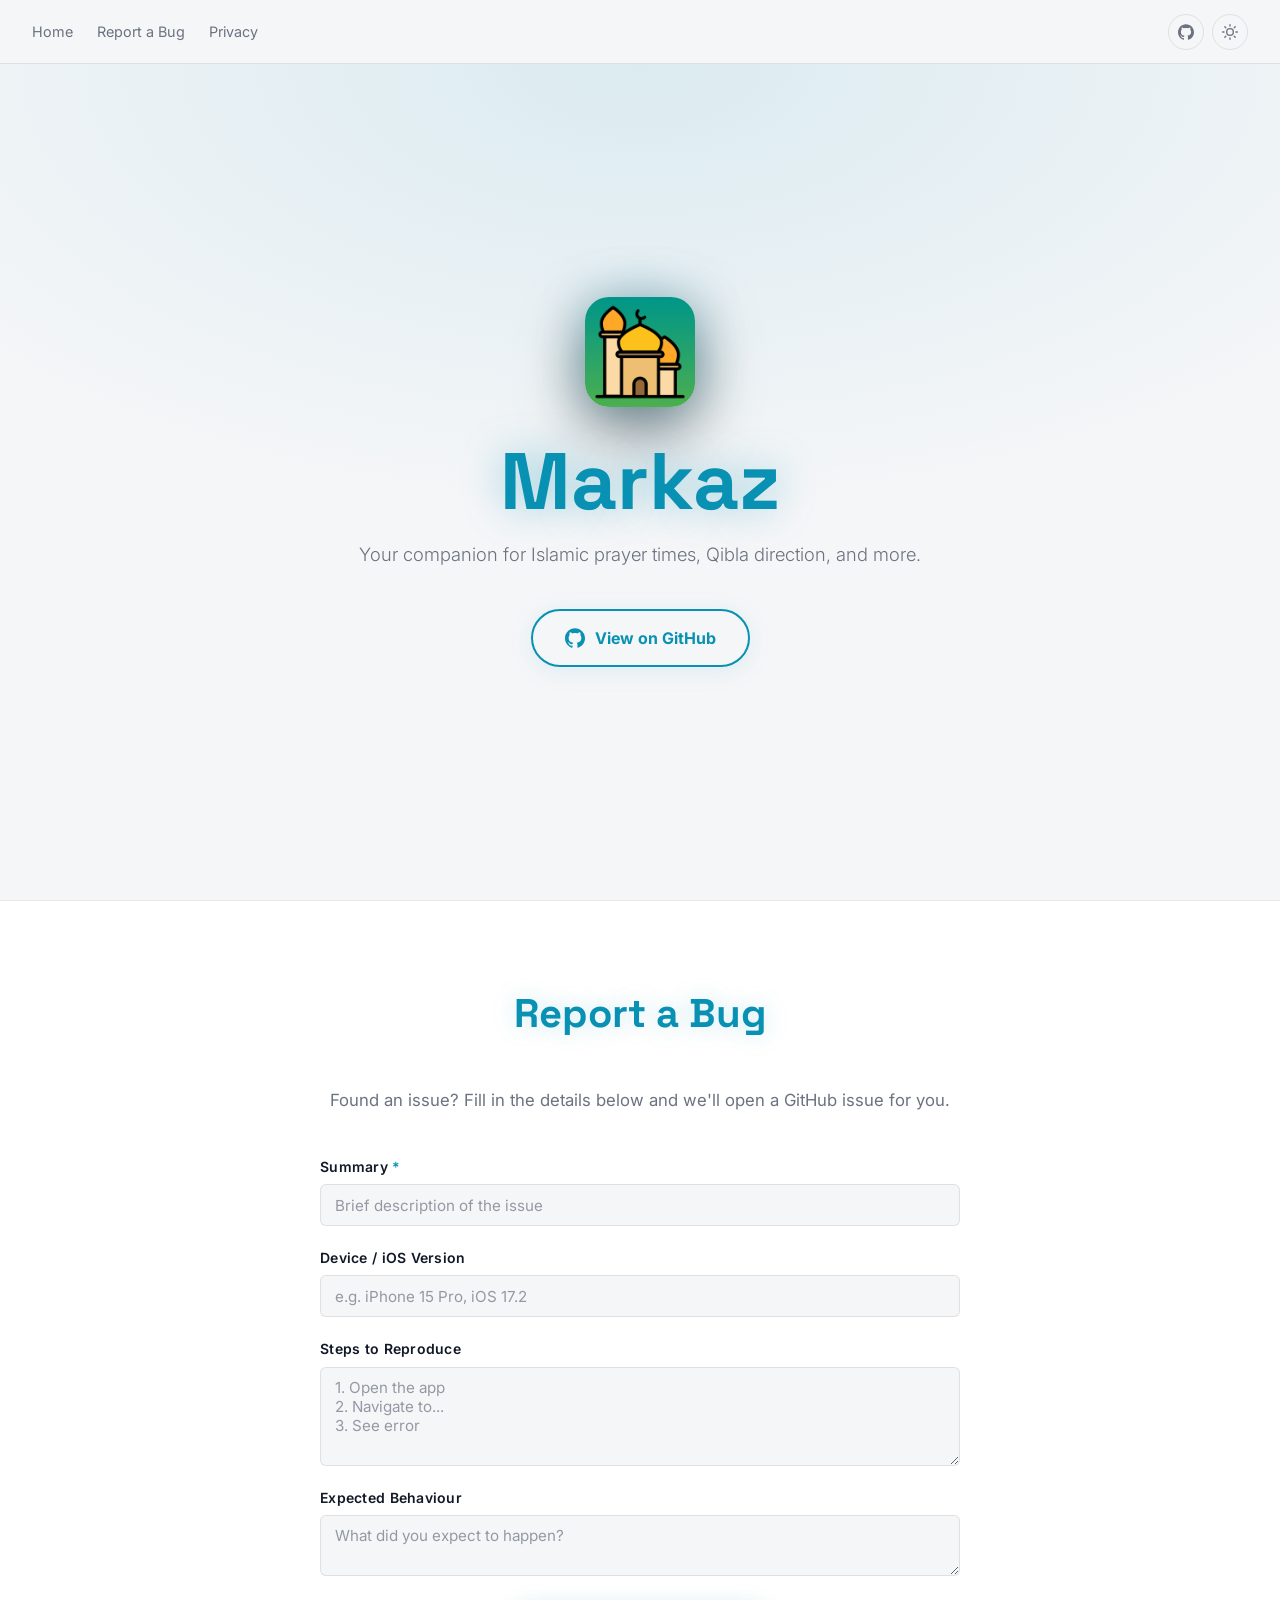
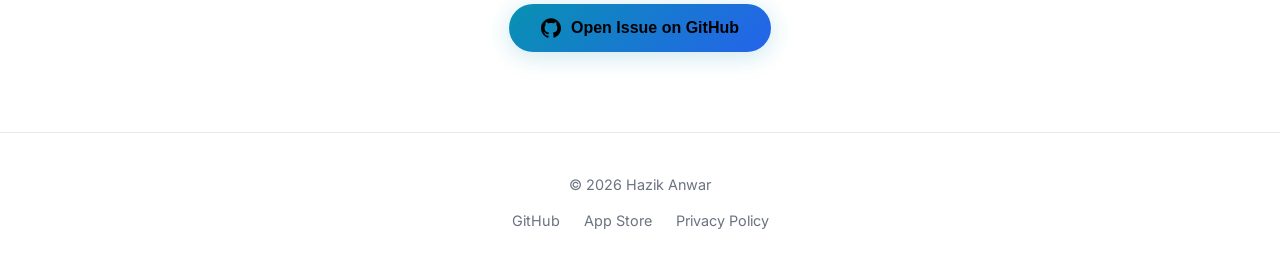
==== index.html @ 195a8fa4 "initial commit" ====
<!DOCTYPE html>
<html lang="en">

<head>
    <meta charset="UTF-8" />
    <meta name="viewport" content="width=device-width, initial-scale=1.0" />
    <title>Markaz — Islamic Prayer Times & Qibla</title>
    <meta name="description"
        content="A beautiful Islamic app for prayer times, Qibla direction, and more. Available free on the App Store." />
    <meta name="theme-color" content="#00ffe1" />
    <!-- Open Graph -->
    <meta property="og:title" content="Markaz" />
    <meta property="og:description" content="A beautiful Islamic app for prayer times, Qibla direction, and more." />
    <meta property="og:image" content="https://hazanwar.github.io/markaz/assets/logo.webp" />
    <meta property="og:url" content="https://hazanwar.github.io/markaz/" />
    <meta property="og:type" content="website" />
    <!-- Icon -->
    <link rel="icon" href="assets/logo.webp" type="image/png" />
    <!-- Fonts -->
    <link rel="preconnect" href="https://fonts.googleapis.com" />
    <link rel="preconnect" href="https://fonts.gstatic.com" crossorigin />
    <link
        href="https://fonts.googleapis.com/css2?family=Space+Grotesk:wght@400;500;600;700&family=Inter:wght@300;400;600;700&display=swap"
        rel="stylesheet" />
    <link rel="stylesheet" href="style.css" />
    <script>
        // Apply theme before paint to prevent flash
        (function () {
            var saved = localStorage.getItem('theme');
            var prefer = window.matchMedia('(prefers-color-scheme: light)').matches ? 'light' : 'dark';
            document.documentElement.setAttribute('data-theme', saved || prefer);
        })();
    </script>
</head>

<body>

    <!-- ========== NAV ========== -->
    <nav class="nav">
        <div class="nav-links" id="navLinks">
            <a href="https://hazanwar.github.io/">Home</a>
            <a href="#report">Report a Bug</a>
            <a href="privacy.html">Privacy</a>
        </div>
        <div class="nav-social">
            <a href="https://github.com/HazAnwar/markaz-app" class="nav-social-link" target="_blank"
                rel="noopener noreferrer" aria-label="GitHub repository">
                <svg viewBox="0 0 24 24" aria-hidden="true">
                    <path
                        d="M12 .297c-6.63 0-12 5.373-12 12 0 5.303 3.438 9.8 8.205 11.385.6.113.82-.258.82-.577 0-.285-.01-1.04-.015-2.04-3.338.724-4.042-1.61-4.042-1.61C4.422 18.07 3.633 17.7 3.633 17.7c-1.087-.744.084-.729.084-.729 1.205.084 1.838 1.236 1.838 1.236 1.07 1.835 2.809 1.305 3.495.998.108-.776.417-1.305.76-1.605-2.665-.3-5.466-1.332-5.466-5.93 0-1.31.465-2.38 1.235-3.22-.135-.303-.54-1.523.105-3.176 0 0 1.005-.322 3.3 1.23.96-.267 1.98-.399 3-.405 1.02.006 2.04.138 3 .405 2.28-1.552 3.285-1.23 3.285-1.23.645 1.653.24 2.873.12 3.176.765.84 1.23 1.91 1.23 3.22 0 4.61-2.805 5.625-5.475 5.92.42.36.81 1.096.81 2.22 0 1.606-.015 2.896-.015 3.286 0 .315.21.69.825.57C20.565 22.092 24 17.592 24 12.297c0-6.627-5.373-12-12-12" />
                </svg>
            </a>
            <button class="theme-toggle" id="themeToggle" aria-label="Toggle colour theme">
                <svg class="icon-moon" viewBox="0 0 24 24" aria-hidden="true">
                    <path d="M21 12.79A9 9 0 1 1 11.21 3 7 7 0 0 0 21 12.79z" />
                </svg>
                <svg class="icon-sun" viewBox="0 0 24 24" aria-hidden="true">
                    <circle cx="12" cy="12" r="5" />
                    <line x1="12" y1="1" x2="12" y2="3" />
                    <line x1="12" y1="21" x2="12" y2="23" />
                    <line x1="4.22" y1="4.22" x2="5.64" y2="5.64" />
                    <line x1="18.36" y1="18.36" x2="19.78" y2="19.78" />
                    <line x1="1" y1="12" x2="3" y2="12" />
                    <line x1="21" y1="12" x2="23" y2="12" />
                    <line x1="4.22" y1="19.78" x2="5.64" y2="18.36" />
                    <line x1="18.36" y1="5.64" x2="19.78" y2="4.22" />
                </svg>
            </button>
        </div>
        <button class="nav-hamburger" id="menuBtn" aria-label="Toggle navigation" aria-expanded="false"
            aria-controls="navLinks">
            <span></span><span></span><span></span>
        </button>
    </nav>

    <main>

        <!-- ========== HERO ========== -->
        <section class="hero">
            <div class="hero-content">
                <img src="assets/logo.webp" alt="Markaz app icon" class="hero-icon" />
                <h1>Markaz</h1>
                <p class="hero-subtitle">Your companion for Islamic prayer times, Qibla direction, and more.</p>
                <div class="hero-actions">

                    <a href="https://github.com/HazAnwar/markaz-app/releases/latest" class="cta-button cta-secondary"
                        target="_blank" rel="noopener noreferrer">
                        <!-- GitHub icon -->
                        <svg viewBox="0 0 24 24" aria-hidden="true">
                            <path
                                d="M12 .297c-6.63 0-12 5.373-12 12 0 5.303 3.438 9.8 8.205 11.385.6.113.82-.258.82-.577 0-.285-.01-1.04-.015-2.04-3.338.724-4.042-1.61-4.042-1.61C4.422 18.07 3.633 17.7 3.633 17.7c-1.087-.744.084-.729.084-.729 1.205.084 1.838 1.236 1.838 1.236 1.07 1.835 2.809 1.305 3.495.998.108-.776.417-1.305.76-1.605-2.665-.3-5.466-1.332-5.466-5.93 0-1.31.465-2.38 1.235-3.22-.135-.303-.54-1.523.105-3.176 0 0 1.005-.322 3.3 1.23.96-.267 1.98-.399 3-.405 1.02.006 2.04.138 3 .405 2.28-1.552 3.285-1.23 3.285-1.23.645 1.653.24 2.873.12 3.176.765.84 1.23 1.91 1.23 3.22 0 4.61-2.805 5.625-5.475 5.92.42.36.81 1.096.81 2.22 0 1.606-.015 2.896-.015 3.286 0 .315.21.69.825.57C20.565 22.092 24 17.592 24 12.297c0-6.627-5.373-12-12-12" />
                        </svg>
                        View on GitHub
                    </a>
                </div>
            </div>
        </section>


        <!-- ========== BUG REPORT ========== -->
        <section class="bug-report" id="report">
            <div class="container">
                <h2 class="section-title">Report a Bug</h2>
                <p class="section-lead">Found an issue? Fill in the details below and we'll open a GitHub issue for you.
                </p>
                <form class="bug-form" id="bugForm" novalidate>
                    <div class="form-group">
                        <label for="bugTitle">Summary <span aria-hidden="true">*</span></label>
                        <input type="text" id="bugTitle" placeholder="Brief description of the issue" required />
                    </div>
                    <div class="form-group">
                        <label for="bugDevice">Device / iOS Version</label>
                        <input type="text" id="bugDevice" placeholder="e.g. iPhone 15 Pro, iOS 17.2" />
                    </div>
                    <div class="form-group">
                        <label for="bugSteps">Steps to Reproduce</label>
                        <textarea id="bugSteps" rows="4"
                            placeholder="1. Open the app&#10;2. Navigate to...&#10;3. See error"></textarea>
                    </div>
                    <div class="form-group">
                        <label for="bugExpected">Expected Behaviour</label>
                        <textarea id="bugExpected" rows="2" placeholder="What did you expect to happen?"></textarea>
                    </div>
                    <div class="form-error" id="bugError" role="alert" hidden>Please enter a summary before submitting.
                    </div>
                    <button type="submit" class="cta-button">
                        <svg viewBox="0 0 24 24" aria-hidden="true">
                            <path
                                d="M12 .297c-6.63 0-12 5.373-12 12 0 5.303 3.438 9.8 8.205 11.385.6.113.82-.258.82-.577 0-.285-.01-1.04-.015-2.04-3.338.724-4.042-1.61-4.042-1.61C4.422 18.07 3.633 17.7 3.633 17.7c-1.087-.744.084-.729.084-.729 1.205.084 1.838 1.236 1.838 1.236 1.07 1.835 2.809 1.305 3.495.998.108-.776.417-1.305.76-1.605-2.665-.3-5.466-1.332-5.466-5.93 0-1.31.465-2.38 1.235-3.22-.135-.303-.54-1.523.105-3.176 0 0 1.005-.322 3.3 1.23.96-.267 1.98-.399 3-.405 1.02.006 2.04.138 3 .405 2.28-1.552 3.285-1.23 3.285-1.23.645 1.653.24 2.873.12 3.176.765.84 1.23 1.91 1.23 3.22 0 4.61-2.805 5.625-5.475 5.92.42.36.81 1.096.81 2.22 0 1.606-.015 2.896-.015 3.286 0 .315.21.69.825.57C20.565 22.092 24 17.592 24 12.297c0-6.627-5.373-12-12-12" />
                        </svg>
                        Open Issue on GitHub
                    </button>
                </form>
            </div>
        </section>

    </main>

    <!-- ========== FOOTER ========== -->
    <footer>
        <div class="container">
            <p>&copy; 2026 Hazik Anwar</p>
            <nav aria-label="Footer links">
                <a href="https://github.com/HazAnwar" target="_blank" rel="noopener noreferrer">GitHub</a>
                <a href="https://apps.apple.com/app/markaz" target="_blank"
                    rel="noopener noreferrer">App Store</a>
                <a href="privacy.html">Privacy Policy</a>
            </nav>
        </div>
    </footer>

    <script>
        // Theme toggle
        const themeToggle = document.getElementById('themeToggle');
        themeToggle.addEventListener('click', () => {
            const next = document.documentElement.getAttribute('data-theme') === 'light' ? 'dark' : 'light';
            document.documentElement.setAttribute('data-theme', next);
            localStorage.setItem('theme', next);
        });

        // Mobile nav toggle
        const menuBtn = document.getElementById('menuBtn');
        const navLinks = document.getElementById('navLinks');
        menuBtn.addEventListener('click', () => {
            const open = navLinks.classList.toggle('open');
            menuBtn.setAttribute('aria-expanded', open);
        });


        // Bug report form → open pre-filled GitHub issue
        document.getElementById('bugForm').addEventListener('submit', (e) => {
            e.preventDefault();
            const title = document.getElementById('bugTitle').value.trim();
            const errorEl = document.getElementById('bugError');
            if (!title) {
                errorEl.hidden = false;
                document.getElementById('bugTitle').focus();
                return;
            }
            errorEl.hidden = true;

            const device = document.getElementById('bugDevice').value.trim();
            const steps = document.getElementById('bugSteps').value.trim();
            const expected = document.getElementById('bugExpected').value.trim();

            let body = '';
            if (device) body += `**Device / iOS Version:** ${device}\n\n`;
            if (steps) body += `**Steps to Reproduce:**\n${steps}\n\n`;
            if (expected) body += `**Expected Behaviour:**\n${expected}\n`;

            const url = new URL('https://github.com/HazAnwar/markaz-app/issues/new');
            url.searchParams.set('title', title);
            if (body) url.searchParams.set('body', body);
            url.searchParams.set('labels', 'bug');

            window.open(url.toString(), '_blank', 'noopener,noreferrer');
        });

        // Hide error on input
        document.getElementById('bugTitle').addEventListener('input', () => {
            document.getElementById('bugError').hidden = true;
        });
    </script>
</body>

</html>
---- style.css ----
/* ============================================================
   SHARED DESIGN SYSTEM — Markaz
   ============================================================ */

@import url("https://fonts.googleapis.com/css2?family=Space+Grotesk:wght@400;500;600;700&family=Inter:wght@300;400;600;700&display=swap");

/* === Tokens (dark — default) === */
:root {
  --bg: #0a0a0a;
  --surface: #141414;
  --surface-2: #1e1e1e;
  --border: rgba(255, 255, 255, 0.07);
  --nav-bg: rgba(10, 10, 10, 0.88);
  --accent: #00ffe1;
  --accent-rgb: 0, 255, 225;
  --blue: #3b82f6;
  --text: #f0f0f0;
  --text-muted: #888;
  --text-hover: #ffffff;
  --radius: 12px;
  --radius-lg: 20px;
  --nav-h: 64px;
  --max-w: 1100px;
  --t: 0.2s ease;
}

/* === Tokens (light) === */
[data-theme="light"] {
  --bg: #f5f6f8;
  --surface: #ffffff;
  --surface-2: #eef0f3;
  --border: rgba(0, 0, 0, 0.09);
  --nav-bg: rgba(245, 246, 248, 0.92);
  --accent: #0891b2;
  --accent-rgb: 8, 145, 178;
  --blue: #2563eb;
  --text: #111827;
  --text-muted: #6b7280;
  --text-hover: #000000;
}

/* === Reset === */
*,
*::before,
*::after {
  box-sizing: border-box;
  margin: 0;
  padding: 0;
}
html {
  scroll-behavior: smooth;
}
body {
  background: var(--bg);
  color: var(--text);
  font-family: "Inter", system-ui, sans-serif;
  line-height: 1.65;
  -webkit-font-smoothing: antialiased;
}
img {
  max-width: 100%;
  display: block;
}
a {
  color: var(--accent);
  text-decoration: none;
  transition: color var(--t);
}
a:hover {
  color: var(--text-hover);
}

/* === Nav === */
.nav {
  position: sticky;
  top: 0;
  z-index: 100;
  height: var(--nav-h);
  background: var(--nav-bg);
  backdrop-filter: blur(20px);
  -webkit-backdrop-filter: blur(20px);
  border-bottom: 1px solid var(--border);
  display: flex;
  align-items: center;
  justify-content: space-between;
  padding: 0 2rem;
  gap: 1rem;
}
.nav-links {
  display: flex;
  align-items: center;
  gap: 1.5rem;
  font-size: 0.9rem;
}
.nav-links a {
  color: var(--text-muted);
  transition: color var(--t);
}
.nav-links a:hover {
  color: var(--text);
}
.nav-hamburger {
  display: none;
  flex-direction: column;
  gap: 5px;
  background: none;
  border: none;
  cursor: pointer;
  padding: 6px;
}
.nav-hamburger span {
  display: block;
  width: 22px;
  height: 2px;
  background: var(--text-muted);
  border-radius: 2px;
  transition: var(--t);
}

/* === Nav Social Icons === */
.nav-social {
  display: flex;
  align-items: center;
  gap: 0.5rem;
}
.nav-social-link {
  display: inline-flex;
  align-items: center;
  justify-content: center;
  width: 36px;
  height: 36px;
  border-radius: 50%;
  border: 1px solid var(--border);
  color: var(--text-muted);
  transition:
    border-color var(--t),
    color var(--t);
}
.nav-social-link:hover {
  border-color: var(--accent);
  color: var(--accent);
}
.nav-social-link svg {
  width: 16px;
  height: 16px;
  fill: currentColor;
}

/* === Theme Toggle === */
.theme-toggle {
  background: none;
  border: 1px solid var(--border);
  color: var(--text-muted);
  width: 36px;
  height: 36px;
  border-radius: 50%;
  cursor: pointer;
  display: flex;
  align-items: center;
  justify-content: center;
  flex-shrink: 0;
  transition:
    border-color var(--t),
    color var(--t),
    background var(--t);
}
.theme-toggle:hover {
  border-color: var(--accent);
  color: var(--accent);
}
.theme-toggle svg {
  width: 16px;
  height: 16px;
  fill: none;
  stroke: currentColor;
  stroke-width: 2;
  stroke-linecap: round;
  stroke-linejoin: round;
}
.icon-moon {
  display: block;
}
.icon-sun {
  display: none;
}
[data-theme="light"] .icon-moon {
  display: none;
}
[data-theme="light"] .icon-sun {
  display: block;
}

/* === Hero === */
.hero {
  min-height: calc(100vh - var(--nav-h));
  display: flex;
  align-items: center;
  justify-content: center;
  text-align: center;
  padding: 5rem 2rem;
  position: relative;
  overflow: hidden;
}
.hero::before {
  content: "";
  position: absolute;
  inset: 0;
  background: radial-gradient(
    ellipse 70% 55% at 50% 0%,
    rgba(var(--accent-rgb), 0.11),
    transparent
  );
  pointer-events: none;
}
.hero-content {
  max-width: 620px;
  position: relative;
  z-index: 1;
}
.hero-icon {
  width: 110px;
  height: 110px;
  border-radius: 24px;
  margin: 0 auto 2rem;
  box-shadow:
    0 0 50px rgba(var(--accent-rgb), 0.28),
    0 20px 60px rgba(0, 0, 0, 0.5);
}
.hero h1 {
  font-family: "Space Grotesk", sans-serif;
  font-weight: 700;
  font-size: clamp(2.8rem, 9vw, 5rem);
  color: var(--accent);
  line-height: 1.05;
  text-shadow: 0 0 40px rgba(var(--accent-rgb), 0.4);
  margin-bottom: 1rem;
}
.hero-subtitle {
  font-size: 1.15rem;
  color: var(--text-muted);
  margin-bottom: 2.5rem;
  font-weight: 300;
}
.hero-actions {
  display: flex;
  flex-direction: column;
  align-items: center;
  gap: 1rem;
}

/* === CTA Button === */
.cta-button {
  display: inline-flex;
  align-items: center;
  gap: 0.625rem;
  background: linear-gradient(135deg, var(--accent) 0%, var(--blue) 100%);
  color: #000;
  font-weight: 700;
  font-size: 1rem;
  padding: 0.875rem 2rem;
  border-radius: 50px;
  border: none;
  cursor: pointer;
  transition:
    transform var(--t),
    box-shadow var(--t);
  box-shadow: 0 4px 24px rgba(var(--accent-rgb), 0.22);
}
.cta-button:hover {
  transform: translateY(-2px);
  box-shadow: 0 8px 36px rgba(var(--accent-rgb), 0.42);
  color: #000;
}
.cta-button svg {
  width: 20px;
  height: 20px;
  fill: currentColor;
  flex-shrink: 0;
}
.cta-button.cta-secondary {
  background: transparent;
  border: 2px solid var(--accent);
  color: var(--accent);
  box-shadow: 0 4px 24px rgba(var(--accent-rgb), 0.1);
}
.cta-button.cta-secondary:hover {
  background: rgba(var(--accent-rgb), 0.1);
  color: var(--accent);
  box-shadow: 0 8px 36px rgba(var(--accent-rgb), 0.22);
}

/* === Sections === */
section {
  padding: 5rem 2rem;
}
.container {
  max-width: var(--max-w);
  margin: 0 auto;
}
.section-title {
  font-family: "Space Grotesk", sans-serif;
  font-weight: 700;
  font-size: clamp(1.75rem, 4vw, 2.5rem);
  color: var(--accent);
  text-align: center;
  margin-bottom: 3rem;
  text-shadow: 0 0 24px rgba(var(--accent-rgb), 0.22);
}
.section-lead {
  text-align: center;
  color: var(--text-muted);
  margin-top: -0.5rem;
  margin-bottom: 2.5rem;
  font-size: 1.05rem;
}

/* === Bug Report === */
.bug-report {
  background: var(--surface);
  border-top: 1px solid var(--border);
}
.bug-form {
  max-width: 640px;
  margin: 0 auto;
  display: flex;
  flex-direction: column;
  align-items: stretch;
  gap: 1.25rem;
}
.form-group {
  display: flex;
  flex-direction: column;
  gap: 0.4rem;
}
.form-group label {
  font-size: 0.875rem;
  font-weight: 600;
  color: var(--text);
  letter-spacing: 0.02em;
}
.form-group label span {
  color: var(--accent);
}
.form-group input,
.form-group textarea {
  background: var(--bg);
  border: 1px solid var(--border);
  border-radius: calc(var(--radius) / 2);
  color: var(--text);
  font-family: "Inter", sans-serif;
  font-size: 0.95rem;
  padding: 0.65rem 0.9rem;
  transition:
    border-color var(--t),
    box-shadow var(--t);
  resize: vertical;
  outline: none;
}
.form-group input::placeholder,
.form-group textarea::placeholder {
  color: var(--text-muted);
  opacity: 0.7;
}
.form-group input:focus,
.form-group textarea:focus {
  border-color: var(--accent);
  box-shadow: 0 0 0 3px rgba(var(--accent-rgb), 0.15);
}
.form-error {
  color: #f87171;
  font-size: 0.875rem;
  margin-top: -0.5rem;
}
.bug-form .cta-button {
  align-self: center;
  margin-top: 0.5rem;
}

/* === Privacy page === */
.prose {
  max-width: 700px;
  margin: 0 auto;
}
.prose p {
  color: var(--text-muted);
  margin-bottom: 1.5rem;
  line-height: 1.8;
}
.prose h1 {
  font-family: "Space Grotesk", sans-serif;
  font-weight: 700;
  color: var(--accent);
  font-size: clamp(2rem, 6vw, 3rem);
  text-shadow: 0 0 30px rgba(var(--accent-rgb), 0.35);
  margin-bottom: 0.5rem;
}
.prose .back-link {
  display: inline-flex;
  align-items: center;
  gap: 0.5rem;
  margin-bottom: 2.5rem;
  color: var(--text-muted);
  font-size: 0.9rem;
}
.prose .back-link:hover {
  color: var(--accent);
}

/* === Footer === */
footer {
  background: var(--surface);
  border-top: 1px solid var(--border);
  padding: 2.5rem 2rem;
  text-align: center;
  color: var(--text-muted);
  font-size: 0.9rem;
}
footer nav {
  display: flex;
  justify-content: center;
  gap: 1.5rem;
  margin-top: 0.75rem;
  flex-wrap: wrap;
}
footer a {
  color: var(--text-muted);
  transition: color var(--t);
}
footer a:hover {
  color: var(--accent);
}

/* === Responsive === */
@media (max-width: 768px) {
  .nav {
    padding: 0 1.25rem;
  }
  .nav-links {
    display: none;
    flex-direction: column;
    position: absolute;
    top: var(--nav-h);
    left: 0;
    right: 0;
    background: var(--nav-bg);
    backdrop-filter: blur(20px);
    -webkit-backdrop-filter: blur(20px);
    border-bottom: 1px solid var(--border);
    padding: 1rem 1.25rem;
    gap: 1rem;
    font-size: 1rem;
  }
  .nav-links.open {
    display: flex;
  }
  .nav-hamburger {
    display: flex;
  }
  section {
    padding: 3.5rem 1.25rem;
  }
  .hero {
    padding: 3.5rem 1.25rem;
    min-height: auto;
  }
  .hero-icon {
    width: 88px;
    height: 88px;
    border-radius: 20px;
  }
}
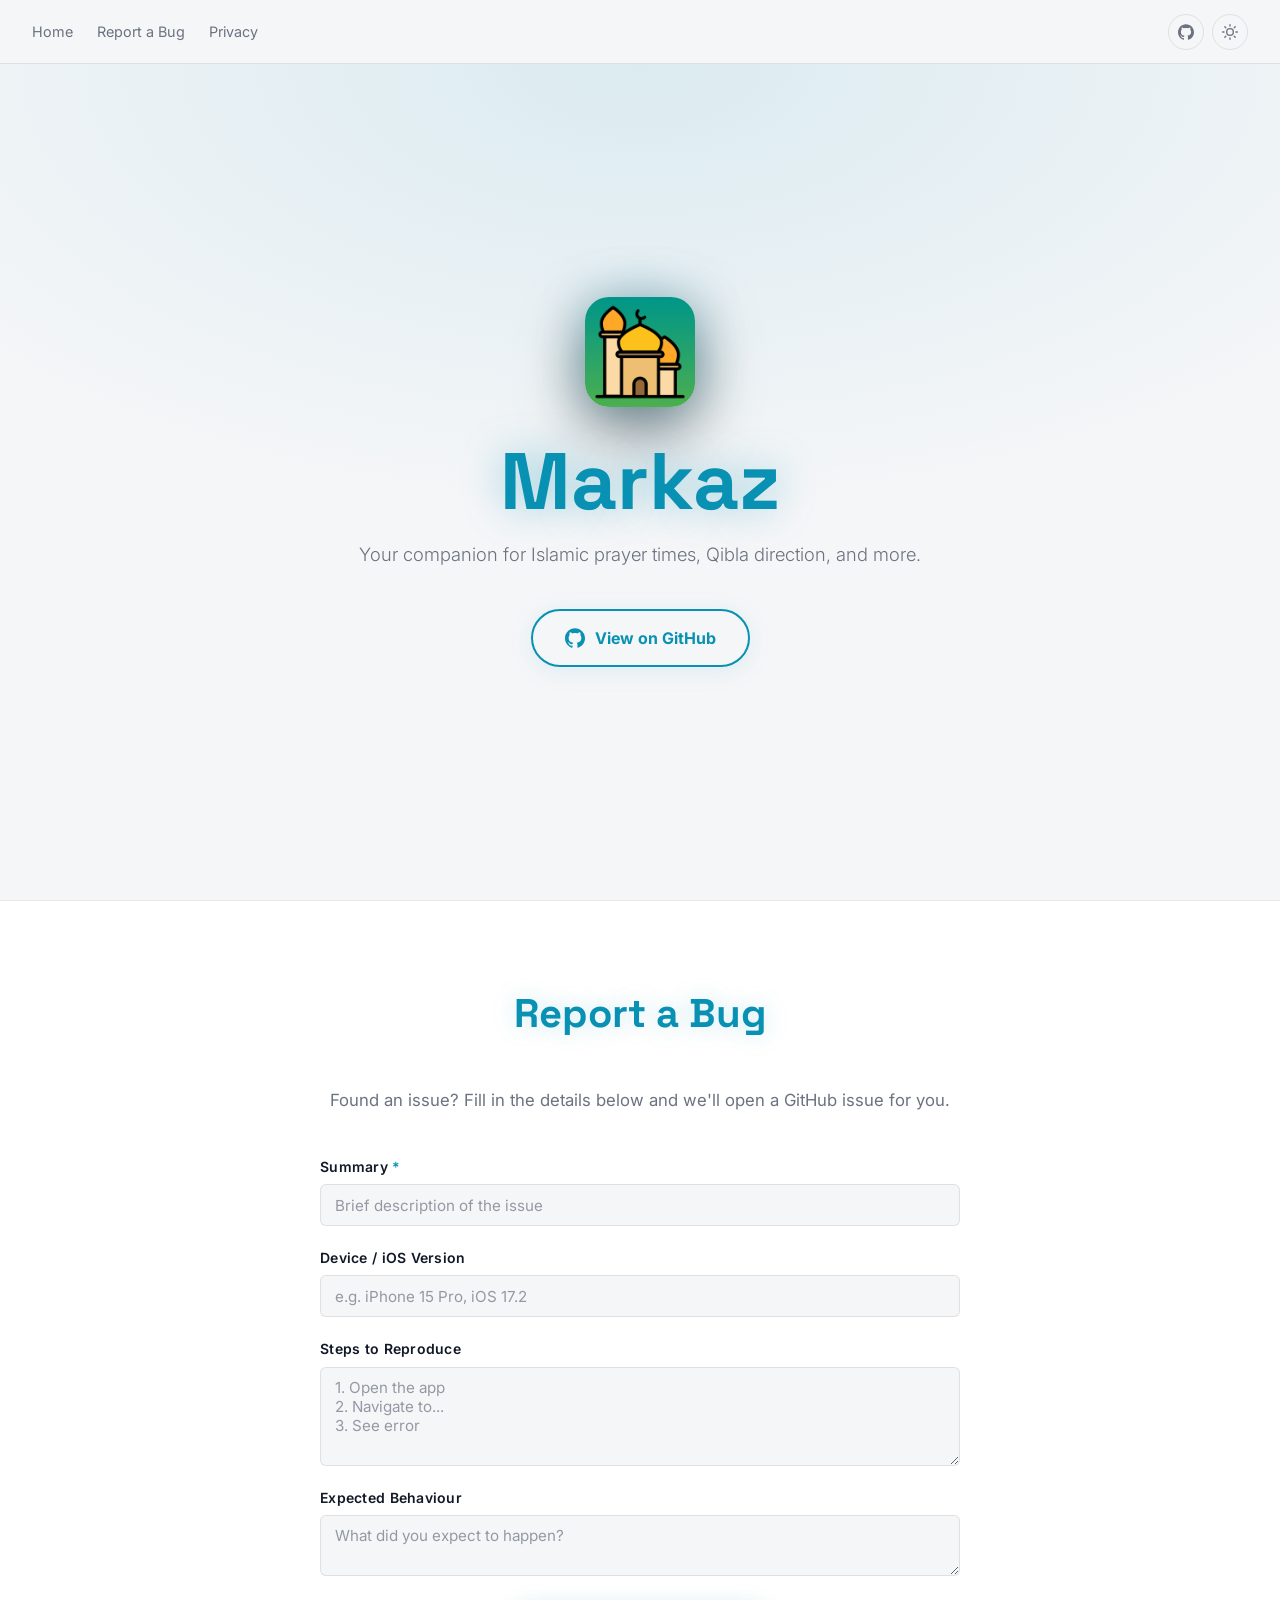
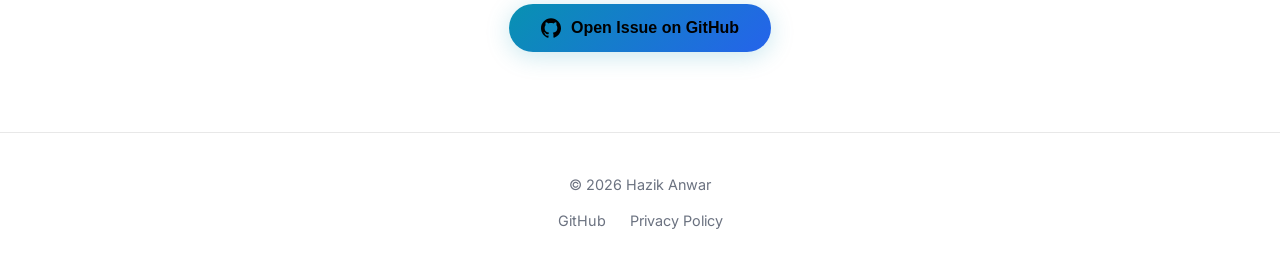
==== commit 8f50ff51: "update docs" ====
--- a/index.html
+++ b/index.html
@@ -6,7 +6,7 @@
     <meta name="viewport" content="width=device-width, initial-scale=1.0" />
     <title>Markaz — Islamic Prayer Times & Qibla</title>
     <meta name="description"
-        content="A beautiful Islamic app for prayer times, Qibla direction, and more. Available free on the App Store." />
+        content="A beautiful Islamic app for prayer times, Qibla direction, and more." />
     <meta name="theme-color" content="#00ffe1" />
     <!-- Open Graph -->
     <meta property="og:title" content="Markaz" />
@@ -142,8 +142,7 @@
             <p>&copy; 2026 Hazik Anwar</p>
             <nav aria-label="Footer links">
                 <a href="https://github.com/HazAnwar" target="_blank" rel="noopener noreferrer">GitHub</a>
-                <a href="https://apps.apple.com/app/markaz" target="_blank"
-                    rel="noopener noreferrer">App Store</a>
+
                 <a href="privacy.html">Privacy Policy</a>
             </nav>
         </div>
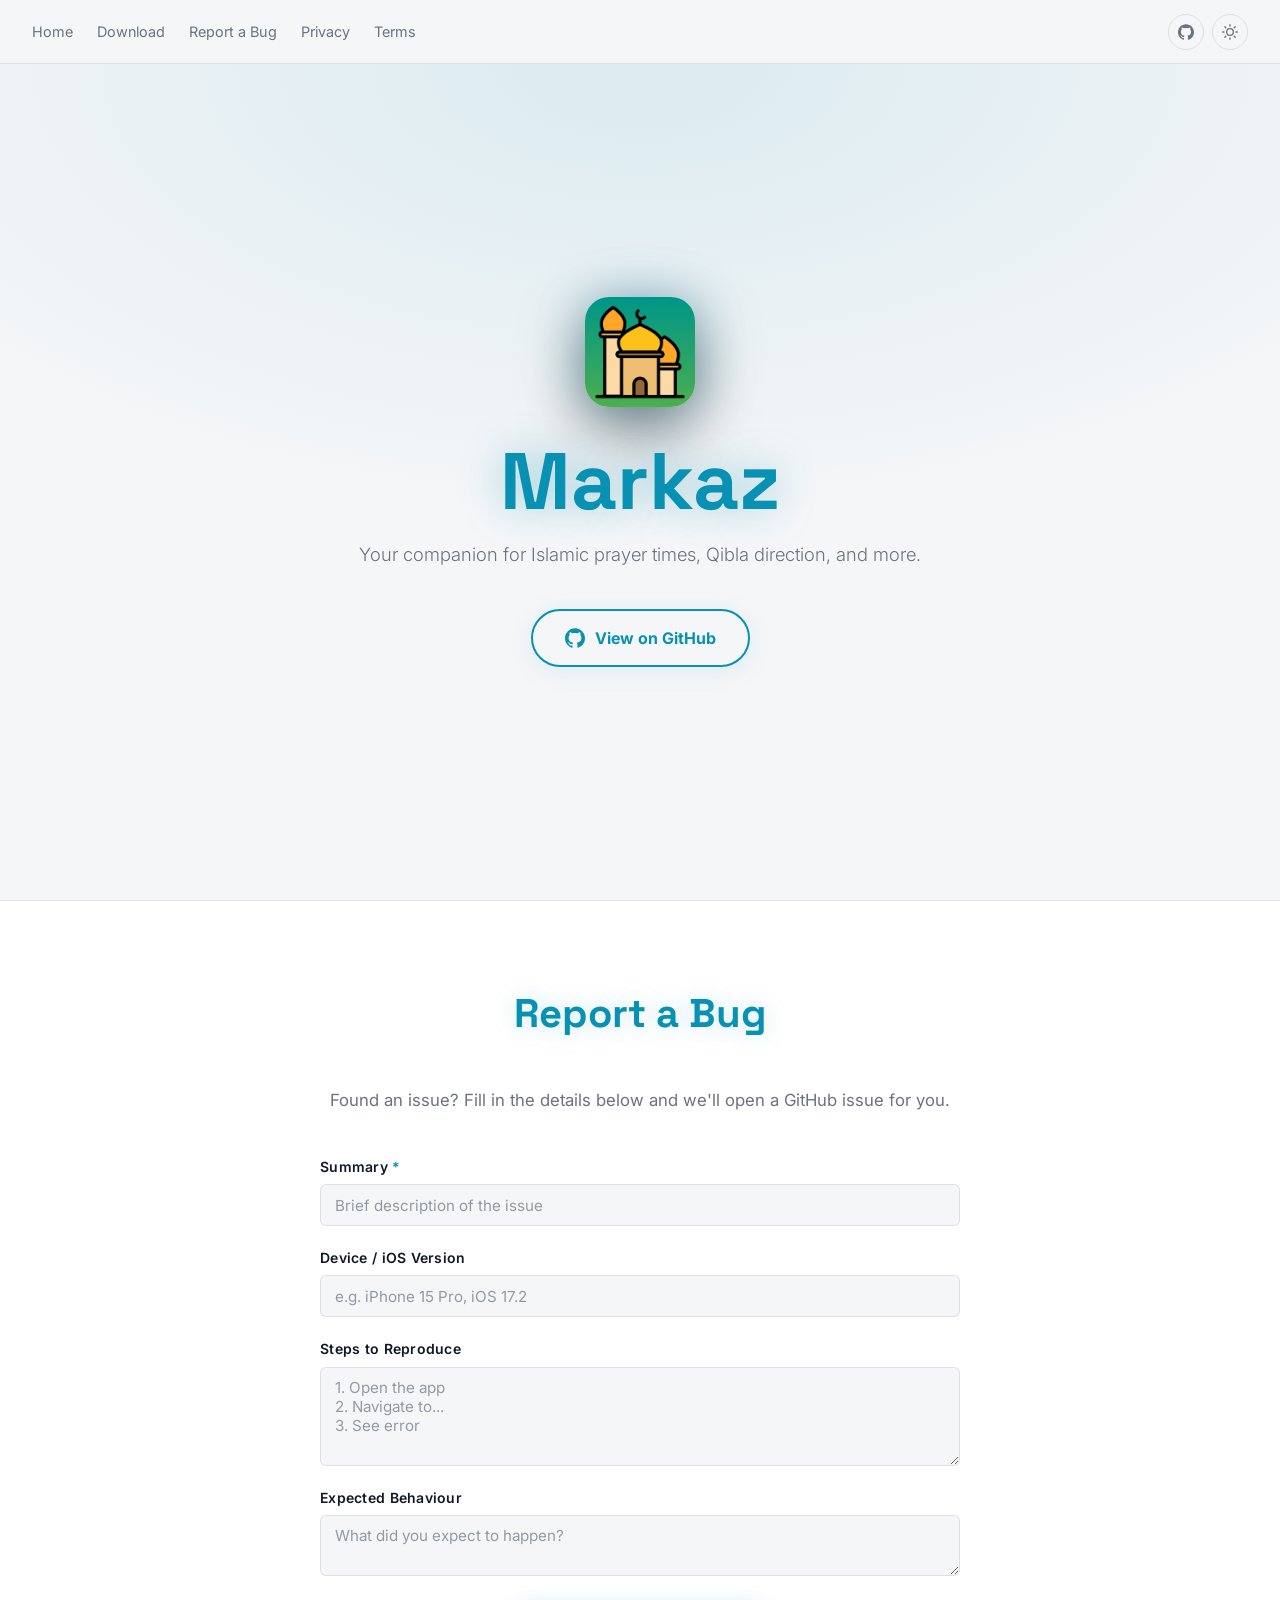
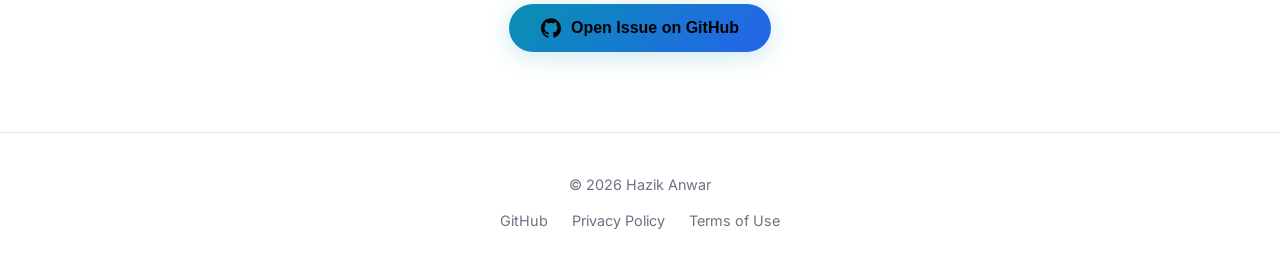
==== commit c2ea2de9: "clean up docs + download page + terms page + previews" ====
--- a/index.html
+++ b/index.html
@@ -39,8 +39,10 @@
     <nav class="nav">
         <div class="nav-links" id="navLinks">
             <a href="https://hazanwar.github.io/">Home</a>
+            <a href="download.html">Download</a>
             <a href="#report">Report a Bug</a>
             <a href="privacy.html">Privacy</a>
+            <a href="terms.html">Terms</a>
         </div>
         <div class="nav-social">
             <a href="https://github.com/HazAnwar/markaz-app" class="nav-social-link" target="_blank"
@@ -144,6 +146,7 @@
                 <a href="https://github.com/HazAnwar" target="_blank" rel="noopener noreferrer">GitHub</a>
 
                 <a href="privacy.html">Privacy Policy</a>
+                <a href="terms.html">Terms of Use</a>
             </nav>
         </div>
     </footer>
--- a/style.css
+++ b/style.css
@@ -394,6 +394,24 @@
   text-shadow: 0 0 30px rgba(var(--accent-rgb), 0.35);
   margin-bottom: 0.5rem;
 }
+.prose h2 {
+  font-family: "Space Grotesk", sans-serif;
+  font-weight: 600;
+  color: var(--text);
+  font-size: 1.2rem;
+  margin-top: 2rem;
+  margin-bottom: 0.5rem;
+}
+.prose h2:first-of-type {
+  margin-top: 1.5rem;
+}
+.prose ul,
+.prose ol {
+  color: var(--text-muted);
+  margin-bottom: 1.5rem;
+  padding-left: 1.25rem;
+  line-height: 1.8;
+}
 .prose .back-link {
   display: inline-flex;
   align-items: center;
@@ -428,6 +446,207 @@
 }
 footer a:hover {
   color: var(--accent);
+}
+
+/* === Download Page === */
+.download-page {
+  display: flex;
+  flex-direction: column;
+  min-height: 100vh;
+}
+.download-page main {
+  flex: 1;
+  display: flex;
+  flex-direction: column;
+}
+.download-section {
+  flex: 1;
+  display: flex;
+  flex-direction: column;
+  align-items: center;
+  justify-content: center;
+  text-align: center;
+  padding: 5rem 2rem;
+  position: relative;
+  overflow: hidden;
+}
+.download-section::before {
+  content: "";
+  position: absolute;
+  inset: 0;
+  background: radial-gradient(
+    ellipse 70% 55% at 50% 0%,
+    rgba(var(--accent-rgb), 0.11),
+    transparent
+  );
+  pointer-events: none;
+}
+.download-section > * {
+  position: relative;
+  z-index: 1;
+}
+.download-hero h1 {
+  font-family: "Space Grotesk", sans-serif;
+  font-weight: 700;
+  font-size: clamp(2rem, 6vw, 3rem);
+  color: var(--accent);
+  text-shadow: 0 0 30px rgba(var(--accent-rgb), 0.35);
+  margin-bottom: 0.5rem;
+}
+.download-hero p {
+  color: var(--text-muted);
+  font-size: 1.05rem;
+  max-width: 600px;
+  margin: 0 auto;
+}
+.download-primary {
+  margin-top: 2.5rem;
+  width: 100%;
+  max-width: 400px;
+  padding: 4px;
+}
+.download-card {
+  background: var(--surface);
+  border: 1px solid var(--border);
+  border-radius: var(--radius-lg);
+  padding: 2rem 1.5rem;
+  text-align: center;
+  transition:
+    border-color var(--t),
+    box-shadow var(--t),
+    transform var(--t);
+}
+.download-card:hover {
+  border-color: var(--accent);
+  box-shadow: 0 4px 24px rgba(var(--accent-rgb), 0.12);
+  transform: translateY(-2px);
+}
+.download-card.detected {
+  border-color: var(--accent);
+  box-shadow: 0 0 30px rgba(var(--accent-rgb), 0.15);
+}
+.download-card .platform-icon {
+  width: 48px;
+  height: 48px;
+  margin: 0 auto 1rem;
+  fill: var(--text);
+  stroke: none;
+}
+.download-card h3 {
+  font-family: "Space Grotesk", sans-serif;
+  font-weight: 600;
+  font-size: 1.15rem;
+  color: var(--text);
+  margin-bottom: 0.35rem;
+}
+.download-card .detected-badge {
+  display: none;
+  font-size: 0.75rem;
+  font-weight: 600;
+  color: var(--accent);
+  margin-bottom: 0.5rem;
+  text-transform: uppercase;
+  letter-spacing: 0.06em;
+}
+.download-card.detected .detected-badge {
+  display: block;
+}
+.download-card .download-subtitle {
+  font-size: 0.8rem;
+  color: var(--text-muted);
+  margin-bottom: 0.25rem;
+}
+.download-actions {
+  display: flex;
+  flex-direction: column;
+  align-items: center;
+  gap: 0.5rem;
+  margin-top: 1rem;
+}
+.download-card .download-btn {
+  display: inline-flex;
+  align-items: center;
+  gap: 0.5rem;
+  padding: 0.6rem 1.5rem;
+  border-radius: 50px;
+  font-weight: 600;
+  font-size: 0.9rem;
+  background: linear-gradient(135deg, var(--accent) 0%, var(--blue) 100%);
+  color: #000;
+  transition:
+    transform var(--t),
+    box-shadow var(--t);
+}
+.download-card .download-btn:hover {
+  transform: translateY(-1px);
+  box-shadow: 0 4px 18px rgba(var(--accent-rgb), 0.3);
+  color: #000;
+}
+.download-card.detected .download-btn {
+  box-shadow: 0 4px 18px rgba(var(--accent-rgb), 0.22);
+}
+.download-link-secondary {
+  font-size: 0.8rem;
+  color: var(--text-muted);
+  transition: color var(--t);
+}
+.download-link-secondary:hover {
+  color: var(--accent);
+}
+.show-all-toggle {
+  display: inline-flex;
+  align-items: center;
+  gap: 0.5rem;
+  margin-top: 2rem;
+  background: none;
+  border: none;
+  color: var(--text-muted);
+  font-family: "Inter", sans-serif;
+  font-size: 0.95rem;
+  cursor: pointer;
+  transition: color var(--t);
+}
+.show-all-toggle:hover {
+  color: var(--accent);
+}
+.show-all-toggle svg {
+  width: 16px;
+  height: 16px;
+  fill: none;
+  stroke: currentColor;
+  stroke-width: 2;
+  stroke-linecap: round;
+  stroke-linejoin: round;
+  transition: transform var(--t);
+}
+.show-all-toggle.expanded svg {
+  transform: rotate(180deg);
+}
+.download-others {
+  width: 100%;
+  max-width: var(--max-w);
+  display: grid;
+  grid-template-rows: 0fr;
+  transition:
+    grid-template-rows 0.4s ease,
+    opacity 0.3s ease,
+    margin 0.3s ease;
+  opacity: 0;
+  margin-top: 0;
+}
+.download-others.open {
+  grid-template-rows: 1fr;
+  opacity: 1;
+  margin-top: 1.5rem;
+}
+.download-others-inner {
+  overflow: hidden;
+}
+.download-others-grid {
+  display: grid;
+  grid-template-columns: repeat(auto-fit, minmax(200px, 1fr));
+  gap: 1.25rem;
+  padding: 4px;
 }
 
 /* === Responsive === */
@@ -468,4 +687,13 @@
     height: 88px;
     border-radius: 20px;
   }
-}
+  .download-section {
+    padding: 3.5rem 1.25rem;
+  }
+  .download-primary {
+    max-width: 100%;
+  }
+  .download-others-grid {
+    grid-template-columns: 1fr;
+  }
+}
